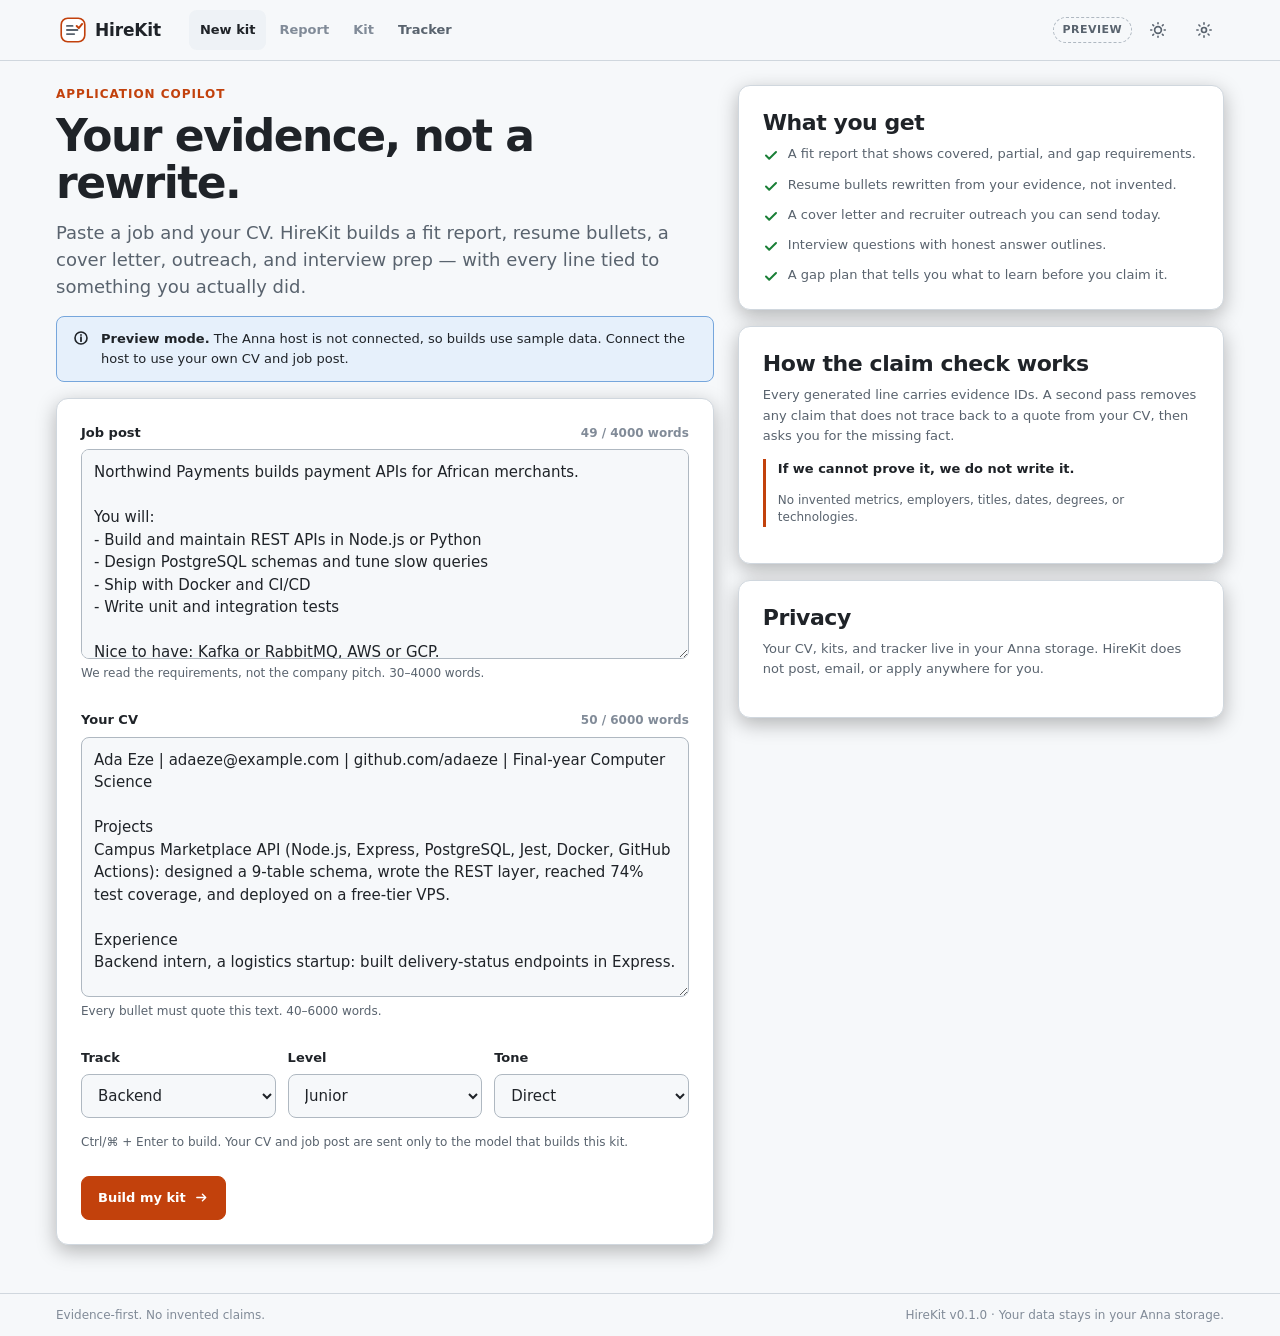
==== app/bundle/index.html @ 78511118 "Initial commit: HireKit app and planning docs" ====
<!DOCTYPE html>
<html lang="en">
  <head>
    <meta charset="utf-8" />
    <meta name="color-scheme" content="dark light" />
    <meta name="description" content="HireKit builds an evidence-backed application kit from your CV and a job post." />
    <title>HireKit</title>
    <link rel="icon" href="./icon.svg" type="image/svg+xml" />
    <link rel="stylesheet" href="./tokens.css" />
    <link rel="stylesheet" href="./styles.css" />
    <script src="./anna-tool-ids.js"></script>
    <script src="./app.js" type="module"></script>
  </head>
  <body>
    <div id="app">
      <div class="hk-boot">
        <div class="hk-boot-inner">
          <p class="hk-eyebrow">HireKit</p>
          <h1>Your evidence, not a rewrite.</h1>
          <p class="hk-muted">Loading your workspace…</p>
          <div class="hk-boot-bar" aria-hidden="true"><span></span></div>
        </div>
      </div>
    </div>
    <noscript>
      <div class="hk-boot">
        <div class="hk-boot-inner">
          <h1>HireKit needs JavaScript</h1>
          <p class="hk-muted">Turn on JavaScript to build an evidence-backed application kit.</p>
        </div>
      </div>
    </noscript>
  </body>
</html>
---- app/bundle/tokens.css ----
/* HireKit design tokens. Single source of truth for the real UI. Dark is the default; light follows prefers-color-scheme or [data-theme=light]. */
:root,[data-theme="dark"]{
  --hk-bg:#0B0F14; --hk-s1:#121820; --hk-s2:#1A222D; --hk-s3:#222C3A; --hk-border:#263140; --hk-border-strong:#3A4A5F;
  --hk-text:#E6EDF3; --hk-muted:#8B98A9; --hk-faint:#5F6C7D;
  --hk-accent:#FF7A1A; --hk-accent-hover:#FF8F3F; --hk-accent-fg:#1A0E02; --hk-focus:#58A6FF;
  --hk-pass:#3FB950; --hk-partial:#D29922; --hk-fail:#F85149; --hk-info:#58A6FF;
  --hk-add-bg:rgba(63,185,80,.14); --hk-del-bg:rgba(248,81,73,.14); --hk-partial-bg:rgba(210,153,34,.14);
  color-scheme:dark;
}
@media (prefers-color-scheme:light){:root:not([data-theme="dark"]){
  --hk-bg:#F6F8FA; --hk-s1:#FFFFFF; --hk-s2:#EEF2F6; --hk-s3:#E3E9F0; --hk-border:#D0D7DE; --hk-border-strong:#AFB8C1;
  --hk-text:#1F2328; --hk-muted:#59636E; --hk-faint:#818B98;
  --hk-accent:#C2410C; --hk-accent-hover:#9A3412; --hk-accent-fg:#FFFFFF; --hk-focus:#0969DA;
  --hk-pass:#1A7F37; --hk-partial:#9A6700; --hk-fail:#CF222E; --hk-info:#0969DA;
  --hk-add-bg:rgba(26,127,55,.12); --hk-del-bg:rgba(207,34,46,.10); --hk-partial-bg:rgba(154,103,0,.12); color-scheme:light;}}
[data-theme="light"]{
  --hk-bg:#F6F8FA; --hk-s1:#FFFFFF; --hk-s2:#EEF2F6; --hk-s3:#E3E9F0; --hk-border:#D0D7DE; --hk-border-strong:#AFB8C1;
  --hk-text:#1F2328; --hk-muted:#59636E; --hk-faint:#818B98;
  --hk-accent:#C2410C; --hk-accent-hover:#9A3412; --hk-accent-fg:#FFFFFF; --hk-focus:#0969DA;
  --hk-pass:#1A7F37; --hk-partial:#9A6700; --hk-fail:#CF222E; --hk-info:#0969DA;
  --hk-add-bg:rgba(26,127,55,.12); --hk-del-bg:rgba(207,34,46,.10); --hk-partial-bg:rgba(154,103,0,.12); color-scheme:light;
}
:root{
  --hk-font-sans:"Inter",system-ui,-apple-system,"Segoe UI",Roboto,sans-serif;
  --hk-font-mono:"JetBrains Mono",ui-monospace,"SF Mono",Menlo,Consolas,monospace;
  --hk-text-xs:12px; --hk-text-sm:13px; --hk-text-base:15px; --hk-text-lg:18px; --hk-text-xl:22px; --hk-text-2xl:30px;
  --hk-space-1:4px; --hk-space-2:8px; --hk-space-3:12px; --hk-space-4:16px; --hk-space-5:24px; --hk-space-6:32px; --hk-space-7:48px;
  --hk-radius-sm:4px; --hk-radius-md:8px; --hk-radius-lg:12px;
  --hk-ring:0 0 0 1px var(--hk-border); --hk-raise:0 1px 0 rgba(255,255,255,.04) inset,0 6px 20px rgba(0,0,0,.28);
  --hk-ease:cubic-bezier(.2,0,0,1); --hk-fast:120ms; --hk-base:200ms;
}
---- app/bundle/styles.css ----
*,
*::before,
*::after {
  box-sizing: border-box;
}

html,
body {
  margin: 0;
  min-height: 100%;
}

body {
  background: var(--hk-bg);
  color: var(--hk-text);
  font-family: var(--hk-font-sans);
  font-size: var(--hk-text-base);
  line-height: 1.55;
  -webkit-font-smoothing: antialiased;
}

button,
input,
textarea,
select {
  font: inherit;
  color: inherit;
}

button {
  cursor: pointer;
}

a {
  color: var(--hk-info);
}

:focus-visible {
  outline: 2px solid var(--hk-focus);
  outline-offset: 2px;
}

.hk-sr-only {
  position: absolute;
  width: 1px;
  height: 1px;
  padding: 0;
  margin: -1px;
  overflow: hidden;
  clip: rect(0, 0, 0, 0);
  white-space: nowrap;
  border: 0;
}

.hk-app {
  min-height: 100vh;
  display: flex;
  flex-direction: column;
}

.hk-header {
  position: sticky;
  top: 0;
  z-index: 20;
  padding-top: env(safe-area-inset-top);
  background: color-mix(in srgb, var(--hk-bg) 92%, transparent);
  border-bottom: 1px solid var(--hk-border);
  backdrop-filter: blur(10px);
}

.hk-header-inner {
  width: min(1200px, 100%);
  margin: 0 auto;
  padding: 10px var(--hk-space-4);
  display: flex;
  align-items: center;
  gap: var(--hk-space-4);
}

.hk-brand {
  display: inline-flex;
  align-items: center;
  gap: 9px;
  border: 0;
  background: none;
  padding: 4px;
  border-radius: var(--hk-radius-md);
  font-weight: 750;
  letter-spacing: -0.01em;
  font-size: 17px;
  color: var(--hk-text);
}

.hk-mark {
  width: 26px;
  height: 26px;
  flex: none;
}

.hk-nav {
  display: flex;
  align-items: center;
  gap: 2px;
  margin-left: var(--hk-space-2);
  overflow-x: auto;
  scrollbar-width: none;
}

.hk-nav::-webkit-scrollbar {
  display: none;
}

.hk-nav-btn {
  border: 0;
  background: transparent;
  color: var(--hk-muted);
  padding: 9px 11px;
  border-radius: var(--hk-radius-md);
  font-size: var(--hk-text-sm);
  font-weight: 600;
  white-space: nowrap;
  min-height: 40px;
  position: relative;
}

.hk-nav-btn:hover {
  color: var(--hk-text);
  background: var(--hk-s1);
}

.hk-nav-btn[aria-current="page"] {
  color: var(--hk-text);
  background: var(--hk-s2);
}

.hk-nav-btn[disabled] {
  color: var(--hk-faint);
  cursor: not-allowed;
}

.hk-nav-count {
  display: inline-grid;
  place-items: center;
  min-width: 17px;
  height: 17px;
  margin-left: 5px;
  padding: 0 4px;
  border-radius: 99px;
  background: var(--hk-partial);
  color: #160f00;
  font-size: 10px;
  font-weight: 800;
}

.hk-header-actions {
  display: flex;
  align-items: center;
  gap: 6px;
  margin-left: auto;
}

.hk-preview {
  display: inline-flex;
  align-items: center;
  gap: 6px;
  border: 1px dashed var(--hk-border-strong);
  border-radius: 99px;
  padding: 3px 9px;
  color: var(--hk-muted);
  font-size: 11px;
  font-weight: 700;
  letter-spacing: 0.04em;
  text-transform: uppercase;
  white-space: nowrap;
}

.hk-icon-btn {
  width: 40px;
  height: 40px;
  display: inline-grid;
  place-items: center;
  border: 1px solid transparent;
  background: transparent;
  color: var(--hk-muted);
  border-radius: var(--hk-radius-md);
}

.hk-icon-btn:hover {
  color: var(--hk-text);
  background: var(--hk-s1);
  border-color: var(--hk-border);
}

.hk-main {
  width: min(1200px, 100%);
  margin: 0 auto;
  padding: var(--hk-space-5) var(--hk-space-4) var(--hk-space-7);
  flex: 1;
}

.hk-screen {
  animation: hk-in var(--hk-base) var(--hk-ease);
}

@keyframes hk-in {
  from {
    opacity: 0;
    transform: translateY(4px);
  }
  to {
    opacity: 1;
    transform: none;
  }
}

.hk-hero {
  display: grid;
  grid-template-columns: minmax(0, 1.15fr) minmax(280px, 0.85fr);
  gap: var(--hk-space-5);
  align-items: start;
}

.hk-eyebrow {
  color: var(--hk-accent);
  font-size: var(--hk-text-xs);
  font-weight: 800;
  letter-spacing: 0.08em;
  text-transform: uppercase;
  margin: 0 0 var(--hk-space-2);
}

h1,
h2,
h3,
h4,
p {
  margin-top: 0;
}

h1 {
  font-size: clamp(28px, 4.2vw, 44px);
  line-height: 1.08;
  letter-spacing: -0.035em;
  margin-bottom: var(--hk-space-3);
  font-weight: 800;
}

h2 {
  font-size: var(--hk-text-xl);
  line-height: 1.2;
  letter-spacing: -0.02em;
  margin-bottom: var(--hk-space-2);
  font-weight: 750;
}

h3 {
  font-size: var(--hk-text-lg);
  line-height: 1.3;
  margin-bottom: var(--hk-space-2);
  font-weight: 700;
}

h4 {
  font-size: var(--hk-text-sm);
  line-height: 1.4;
  margin-bottom: var(--hk-space-1);
  font-weight: 700;
}

.hk-lede {
  color: var(--hk-muted);
  font-size: var(--hk-text-lg);
  line-height: 1.5;
  max-width: 62ch;
  margin-bottom: var(--hk-space-4);
}

.hk-muted {
  color: var(--hk-muted);
}

.hk-faint {
  color: var(--hk-faint);
}

.hk-small {
  font-size: var(--hk-text-sm);
}

.hk-tiny {
  font-size: var(--hk-text-xs);
}

.hk-mono {
  font-family: var(--hk-font-mono);
}

.hk-card {
  background: var(--hk-s1);
  border: 1px solid var(--hk-border);
  border-radius: var(--hk-radius-lg);
  box-shadow: var(--hk-raise);
}

.hk-card-pad {
  padding: var(--hk-space-5);
}

.hk-card-head {
  display: flex;
  align-items: flex-start;
  justify-content: space-between;
  gap: var(--hk-space-3);
  margin-bottom: var(--hk-space-4);
}

.hk-card-head h2,
.hk-card-head h3 {
  margin-bottom: 2px;
}

.hk-grid-2 {
  display: grid;
  grid-template-columns: repeat(2, minmax(0, 1fr));
  gap: var(--hk-space-4);
}

.hk-grid-3 {
  display: grid;
  grid-template-columns: repeat(3, minmax(0, 1fr));
  gap: var(--hk-space-4);
}

.hk-stack {
  display: flex;
  flex-direction: column;
  gap: var(--hk-space-4);
}

.hk-row {
  display: flex;
  align-items: center;
  gap: var(--hk-space-2);
  flex-wrap: wrap;
}

.hk-row-between {
  display: flex;
  align-items: center;
  justify-content: space-between;
  gap: var(--hk-space-3);
  flex-wrap: wrap;
}

.hk-divider {
  height: 1px;
  background: var(--hk-border);
  border: 0;
  margin: var(--hk-space-4) 0;
}

.hk-btn {
  display: inline-flex;
  align-items: center;
  justify-content: center;
  gap: 8px;
  min-height: 44px;
  padding: 10px 16px;
  border-radius: var(--hk-radius-md);
  border: 1px solid var(--hk-border-strong);
  background: var(--hk-s2);
  color: var(--hk-text);
  font-size: var(--hk-text-sm);
  font-weight: 700;
  line-height: 1.2;
  text-decoration: none;
  transition: background var(--hk-fast) var(--hk-ease), border-color var(--hk-fast) var(--hk-ease), transform var(--hk-fast) var(--hk-ease);
}

.hk-btn:hover {
  background: var(--hk-s3);
  border-color: var(--hk-muted);
}

.hk-btn:active {
  transform: translateY(1px);
}

.hk-btn[disabled] {
  opacity: 0.55;
  cursor: not-allowed;
  transform: none;
}

.hk-btn-primary {
  background: var(--hk-accent);
  border-color: var(--hk-accent);
  color: var(--hk-accent-fg);
}

.hk-btn-primary:hover {
  background: var(--hk-accent-hover);
  border-color: var(--hk-accent-hover);
}

.hk-btn-ghost {
  background: transparent;
  border-color: transparent;
  color: var(--hk-muted);
}

.hk-btn-ghost:hover {
  background: var(--hk-s2);
  color: var(--hk-text);
}

.hk-btn-danger {
  background: transparent;
  border-color: var(--hk-fail);
  color: var(--hk-fail);
}

.hk-btn-danger:hover {
  background: var(--hk-del-bg);
}

.hk-btn-sm {
  min-height: 36px;
  padding: 7px 11px;
  font-size: var(--hk-text-xs);
}

.hk-btn-block {
  width: 100%;
}

.hk-link {
  border: 0;
  background: none;
  padding: 0;
  color: var(--hk-info);
  font-weight: 600;
  text-decoration: underline;
  text-underline-offset: 2px;
}

.hk-field {
  display: flex;
  flex-direction: column;
  gap: 6px;
}

.hk-label {
  display: flex;
  align-items: center;
  justify-content: space-between;
  gap: var(--hk-space-2);
  color: var(--hk-text);
  font-size: var(--hk-text-sm);
  font-weight: 700;
}

.hk-help {
  color: var(--hk-muted);
  font-size: var(--hk-text-xs);
  line-height: 1.45;
}

.hk-error-text {
  color: var(--hk-fail);
  font-size: var(--hk-text-xs);
  font-weight: 600;
}

.hk-input,
.hk-textarea,
.hk-select {
  width: 100%;
  background: var(--hk-bg);
  color: var(--hk-text);
  border: 1px solid var(--hk-border-strong);
  border-radius: var(--hk-radius-md);
  padding: 11px 12px;
  min-height: 44px;
  transition: border-color var(--hk-fast) var(--hk-ease), box-shadow var(--hk-fast) var(--hk-ease);
}

.hk-textarea {
  resize: vertical;
  line-height: 1.5;
}

.hk-input:focus,
.hk-textarea:focus,
.hk-select:focus {
  outline: none;
  border-color: var(--hk-focus);
  box-shadow: 0 0 0 3px color-mix(in srgb, var(--hk-focus) 22%, transparent);
}

.hk-input[aria-invalid="true"],
.hk-textarea[aria-invalid="true"] {
  border-color: var(--hk-fail);
}

.hk-textarea-job {
  min-height: 210px;
}

.hk-textarea-cv {
  min-height: 260px;
}

.hk-counter {
  color: var(--hk-faint);
  font-size: var(--hk-text-xs);
  font-variant-numeric: tabular-nums;
  white-space: nowrap;
}

.hk-counter.is-over {
  color: var(--hk-fail);
  font-weight: 700;
}

.hk-form {
  display: flex;
  flex-direction: column;
  gap: var(--hk-space-4);
}

.hk-options {
  display: grid;
  grid-template-columns: repeat(3, minmax(0, 1fr));
  gap: var(--hk-space-3);
}

.hk-saved-chip {
  display: inline-flex;
  align-items: center;
  gap: 7px;
  padding: 5px 10px;
  border-radius: 99px;
  background: var(--hk-s2);
  border: 1px solid var(--hk-border);
  color: var(--hk-muted);
  font-size: var(--hk-text-xs);
  font-weight: 600;
}

.hk-saved-chip strong {
  color: var(--hk-text);
  font-weight: 700;
}

.hk-check-list {
  list-style: none;
  padding: 0;
  margin: 0;
  display: flex;
  flex-direction: column;
  gap: 10px;
}

.hk-check-list li {
  display: flex;
  gap: 9px;
  align-items: flex-start;
  color: var(--hk-muted);
  font-size: var(--hk-text-sm);
}

.hk-check-list svg {
  flex: none;
  margin-top: 3px;
  color: var(--hk-pass);
}

.hk-honesty {
  border-left: 3px solid var(--hk-accent);
  padding-left: var(--hk-space-3);
}

.hk-pill {
  display: inline-flex;
  align-items: center;
  gap: 5px;
  padding: 2px 8px;
  border-radius: 99px;
  background: var(--hk-s2);
  border: 1px solid var(--hk-border);
  color: var(--hk-muted);
  font-size: 11px;
  font-weight: 700;
  white-space: nowrap;
}

.hk-pill-ok {
  color: var(--hk-pass);
  border-color: color-mix(in srgb, var(--hk-pass) 40%, transparent);
  background: var(--hk-add-bg);
}

.hk-pill-warn {
  color: var(--hk-partial);
  border-color: color-mix(in srgb, var(--hk-partial) 40%, transparent);
  background: var(--hk-partial-bg);
}

.hk-pill-bad {
  color: var(--hk-fail);
  border-color: color-mix(in srgb, var(--hk-fail) 40%, transparent);
  background: var(--hk-del-bg);
}

.hk-pill-info {
  color: var(--hk-info);
  border-color: color-mix(in srgb, var(--hk-info) 40%, transparent);
  background: color-mix(in srgb, var(--hk-info) 12%, transparent);
}

.hk-banner {
  display: flex;
  align-items: flex-start;
  gap: var(--hk-space-3);
  padding: var(--hk-space-3) var(--hk-space-4);
  border-radius: var(--hk-radius-md);
  border: 1px solid var(--hk-border);
  background: var(--hk-s1);
  margin-bottom: var(--hk-space-4);
}

.hk-banner-error {
  border-color: color-mix(in srgb, var(--hk-fail) 45%, var(--hk-border));
  background: var(--hk-del-bg);
}

.hk-banner-warn {
  border-color: color-mix(in srgb, var(--hk-partial) 45%, var(--hk-border));
  background: var(--hk-partial-bg);
}

.hk-banner-info {
  border-color: color-mix(in srgb, var(--hk-info) 45%, var(--hk-border));
  background: color-mix(in srgb, var(--hk-info) 10%, var(--hk-s1));
}

.hk-banner-icon {
  flex: none;
  margin-top: 1px;
}

.hk-banner-body {
  flex: 1;
  min-width: 0;
}

.hk-banner-body p {
  margin: 0;
  font-size: var(--hk-text-sm);
}

.hk-banner-actions {
  display: flex;
  align-items: center;
  gap: 6px;
  flex-wrap: wrap;
  margin-top: 8px;
}

.hk-progress-card {
  max-width: 680px;
  margin: var(--hk-space-6) auto;
}

.hk-progress-head {
  text-align: center;
  margin-bottom: var(--hk-space-5);
}

.hk-progress-head p {
  color: var(--hk-muted);
  margin-bottom: 0;
}

.hk-stage-list {
  list-style: none;
  margin: 0;
  padding: 0;
  display: flex;
  flex-direction: column;
  gap: 4px;
}

.hk-stage {
  display: flex;
  align-items: center;
  gap: var(--hk-space-3);
  padding: 12px;
  border-radius: var(--hk-radius-md);
  color: var(--hk-faint);
}

.hk-stage.is-running {
  background: var(--hk-s2);
  color: var(--hk-text);
}

.hk-stage.is-done {
  color: var(--hk-muted);
}

.hk-stage.is-failed {
  background: var(--hk-del-bg);
  color: var(--hk-fail);
}

.hk-stage-icon {
  width: 26px;
  height: 26px;
  border-radius: 50%;
  border: 1px solid var(--hk-border);
  display: grid;
  place-items: center;
  flex: none;
  font-size: 12px;
  font-weight: 800;
  background: var(--hk-bg);
}

.hk-stage.is-done .hk-stage-icon {
  border-color: var(--hk-pass);
  color: var(--hk-pass);
  background: var(--hk-add-bg);
}

.hk-stage.is-running .hk-stage-icon {
  border-color: var(--hk-accent);
  color: var(--hk-accent);
}

.hk-stage.is-failed .hk-stage-icon {
  border-color: var(--hk-fail);
  color: var(--hk-fail);
}

.hk-stage-label {
  font-size: var(--hk-text-sm);
  font-weight: 650;
}

.hk-spinner {
  width: 13px;
  height: 13px;
  border-radius: 50%;
  border: 2px solid color-mix(in srgb, var(--hk-accent) 30%, transparent);
  border-top-color: var(--hk-accent);
  animation: hk-spin 700ms linear infinite;
}

@keyframes hk-spin {
  to {
    transform: rotate(360deg);
  }
}

.hk-progress-bar {
  height: 6px;
  border-radius: 99px;
  background: var(--hk-s2);
  overflow: hidden;
  margin: var(--hk-space-4) 0;
}

.hk-progress-bar span {
  display: block;
  height: 100%;
  background: var(--hk-accent);
  border-radius: inherit;
  transition: width var(--hk-base) var(--hk-ease);
}

.hk-report-top {
  display: flex;
  align-items: flex-start;
  justify-content: space-between;
  gap: var(--hk-space-4);
  flex-wrap: wrap;
  margin-bottom: var(--hk-space-4);
}

.hk-report-title {
  min-width: 0;
}

.hk-report-title h1 {
  font-size: clamp(24px, 3.4vw, 34px);
  margin-bottom: 4px;
}

.hk-score-box {
  display: flex;
  align-items: center;
  gap: var(--hk-space-3);
  background: var(--hk-s1);
  border: 1px solid var(--hk-border);
  border-radius: var(--hk-radius-lg);
  padding: 12px 16px;
  min-width: 200px;
}

.hk-score-ring {
  width: 64px;
  height: 64px;
  flex: none;
  position: relative;
}

.hk-score-ring svg {
  transform: rotate(-90deg);
}

.hk-score-ring-text {
  position: absolute;
  inset: 0;
  display: grid;
  place-items: center;
  font-size: 17px;
  font-weight: 800;
  font-variant-numeric: tabular-nums;
}

.hk-score-meta strong {
  display: block;
  font-size: var(--hk-text-sm);
}

.hk-score-meta span {
  color: var(--hk-muted);
  font-size: var(--hk-text-xs);
}

.hk-summary {
  font-size: var(--hk-text-lg);
  line-height: 1.55;
  margin-bottom: var(--hk-space-4);
}

.hk-req-list {
  display: flex;
  flex-direction: column;
  gap: 10px;
}

.hk-req {
  border: 1px solid var(--hk-border);
  border-radius: var(--hk-radius-md);
  padding: var(--hk-space-3);
  background: var(--hk-bg);
}

.hk-req-top {
  display: flex;
  align-items: flex-start;
  gap: var(--hk-space-3);
  justify-content: space-between;
}

.hk-req-text {
  font-size: var(--hk-text-sm);
  font-weight: 650;
  line-height: 1.45;
  min-width: 0;
}

.hk-req-meta {
  display: flex;
  align-items: center;
  gap: 6px;
  flex-wrap: wrap;
  margin-top: 6px;
}

.hk-req-rationale {
  color: var(--hk-muted);
  font-size: var(--hk-text-xs);
  margin: 6px 0 0;
}

.hk-chips {
  display: flex;
  flex-wrap: wrap;
  gap: 6px;
}

.hk-chip {
  display: inline-flex;
  align-items: center;
  gap: 5px;
  min-height: 30px;
  padding: 4px 9px;
  border-radius: 99px;
  border: 1px solid var(--hk-border);
  background: var(--hk-s1);
  color: var(--hk-muted);
  font-size: var(--hk-text-xs);
  font-weight: 600;
  max-width: 100%;
}

button.hk-chip:hover {
  border-color: var(--hk-border-strong);
  color: var(--hk-text);
}

.hk-chip-ok {
  color: var(--hk-pass);
  background: var(--hk-add-bg);
  border-color: color-mix(in srgb, var(--hk-pass) 35%, transparent);
}

.hk-chip-warn {
  color: var(--hk-partial);
  background: var(--hk-partial-bg);
  border-color: color-mix(in srgb, var(--hk-partial) 35%, transparent);
}

.hk-chip-bad {
  color: var(--hk-fail);
  background: var(--hk-del-bg);
  border-color: color-mix(in srgb, var(--hk-fail) 35%, transparent);
}

.hk-strengths,
.hk-risks,
.hk-lint {
  list-style: none;
  padding: 0;
  margin: 0;
  display: flex;
  flex-direction: column;
  gap: 8px;
}

.hk-strengths li,
.hk-risks li,
.hk-lint li {
  display: flex;
  gap: 8px;
  align-items: flex-start;
  font-size: var(--hk-text-sm);
  color: var(--hk-muted);
}

.hk-strengths svg {
  color: var(--hk-pass);
  flex: none;
  margin-top: 3px;
}

.hk-risks svg,
.hk-lint .is-warn svg {
  color: var(--hk-partial);
  flex: none;
  margin-top: 3px;
}

.hk-lint .is-pass svg {
  color: var(--hk-pass);
  flex: none;
  margin-top: 3px;
}

.hk-lint .is-fail svg {
  color: var(--hk-fail);
  flex: none;
  margin-top: 3px;
}

.hk-actions {
  display: flex;
  align-items: center;
  gap: 8px;
  flex-wrap: wrap;
}

.hk-tabs {
  display: flex;
  gap: 2px;
  border-bottom: 1px solid var(--hk-border);
  overflow-x: auto;
  scrollbar-width: none;
  margin-bottom: var(--hk-space-4);
}

.hk-tabs::-webkit-scrollbar {
  display: none;
}

.hk-tab {
  border: 0;
  background: none;
  color: var(--hk-muted);
  padding: 11px 12px;
  min-height: 44px;
  font-size: var(--hk-text-sm);
  font-weight: 650;
  white-space: nowrap;
  border-bottom: 2px solid transparent;
  margin-bottom: -1px;
}

.hk-tab:hover {
  color: var(--hk-text);
}

.hk-tab[aria-selected="true"] {
  color: var(--hk-text);
  border-bottom-color: var(--hk-accent);
}

.hk-tab-panel {
  min-height: 200px;
}

.hk-bullet-list {
  display: flex;
  flex-direction: column;
  gap: var(--hk-space-3);
}

.hk-bullet {
  border: 1px solid var(--hk-border);
  border-radius: var(--hk-radius-md);
  padding: var(--hk-space-3);
  background: var(--hk-bg);
}

.hk-bullet-before {
  color: var(--hk-faint);
  text-decoration: line-through;
  text-decoration-color: color-mix(in srgb, var(--hk-fail) 55%, transparent);
  font-size: var(--hk-text-sm);
  margin: 0 0 6px;
}

.hk-bullet-after {
  margin: 0;
  font-size: var(--hk-text-base);
  line-height: 1.55;
}

.hk-bullet-after mark {
  background: var(--hk-add-bg);
  color: var(--hk-text);
  padding: 0 2px;
  border-radius: 2px;
}

.hk-bullet-meta {
  display: flex;
  align-items: center;
  gap: 6px;
  flex-wrap: wrap;
  margin-top: 9px;
}

.hk-document {
  background: var(--hk-s1);
  border: 1px solid var(--hk-border);
  border-radius: var(--hk-radius-md);
  padding: var(--hk-space-5);
  max-width: 72ch;
}

.hk-document p {
  margin-bottom: var(--hk-space-3);
  line-height: 1.65;
}

.hk-document p:last-child {
  margin-bottom: 0;
}

.hk-document .hk-greeting,
.hk-document .hk-closing {
  color: var(--hk-muted);
}

.hk-letter-edit {
  min-height: 320px;
}

.hk-outreach-subject {
  font-weight: 700;
  margin-bottom: var(--hk-space-3);
  padding-bottom: var(--hk-space-3);
  border-bottom: 1px solid var(--hk-border);
}

.hk-interview-list,
.hk-gap-list {
  display: flex;
  flex-direction: column;
  gap: var(--hk-space-3);
}

.hk-interview-item,
.hk-gap-item {
  border: 1px solid var(--hk-border);
  border-radius: var(--hk-radius-md);
  padding: var(--hk-space-4);
  background: var(--hk-bg);
}

.hk-interview-q {
  font-size: var(--hk-text-base);
  font-weight: 700;
  margin-bottom: 4px;
}

.hk-interview-why {
  color: var(--hk-muted);
  font-size: var(--hk-text-xs);
  margin-bottom: var(--hk-space-2);
}

.hk-outline {
  margin: 0 0 var(--hk-space-2);
  padding-left: 20px;
  color: var(--hk-muted);
  font-size: var(--hk-text-sm);
}

.hk-outline li {
  margin-bottom: 4px;
}

.hk-gap-title {
  font-weight: 700;
  font-size: var(--hk-text-sm);
  margin-bottom: 4px;
}

.hk-gap-honest {
  font-size: var(--hk-text-sm);
  color: var(--hk-muted);
  margin-bottom: var(--hk-space-2);
}

.hk-needs {
  border: 1px solid color-mix(in srgb, var(--hk-accent) 45%, var(--hk-border));
  background: color-mix(in srgb, var(--hk-accent) 7%, var(--hk-s1));
}

.hk-needs-item {
  padding: var(--hk-space-3) 0;
  border-bottom: 1px solid var(--hk-border);
}

.hk-needs-item:last-of-type {
  border-bottom: 0;
}

.hk-needs-q {
  font-weight: 650;
  font-size: var(--hk-text-sm);
  margin-bottom: 7px;
}

.hk-needs-actions {
  display: flex;
  align-items: center;
  gap: 8px;
  flex-wrap: wrap;
  margin-top: var(--hk-space-3);
}

.hk-tracker-board {
  display: grid;
  grid-template-columns: repeat(4, minmax(0, 1fr));
  gap: var(--hk-space-3);
  align-items: start;
}

.hk-column {
  background: var(--hk-s1);
  border: 1px solid var(--hk-border);
  border-radius: var(--hk-radius-lg);
  padding: var(--hk-space-3);
  min-height: 140px;
}

.hk-column-head {
  display: flex;
  align-items: center;
  justify-content: space-between;
  gap: 6px;
  margin-bottom: var(--hk-space-3);
  padding: 0 2px;
}

.hk-column-head h3 {
  font-size: var(--hk-text-sm);
  margin: 0;
}

.hk-count {
  display: inline-grid;
  place-items: center;
  min-width: 22px;
  height: 22px;
  padding: 0 6px;
  border-radius: 99px;
  background: var(--hk-s2);
  color: var(--hk-muted);
  font-size: 11px;
  font-weight: 700;
}

.hk-track-card {
  background: var(--hk-bg);
  border: 1px solid var(--hk-border);
  border-radius: var(--hk-radius-md);
  padding: var(--hk-space-3);
  margin-bottom: 8px;
}

.hk-track-card:last-child {
  margin-bottom: 0;
}

.hk-track-role {
  font-weight: 700;
  font-size: var(--hk-text-sm);
  line-height: 1.35;
  margin-bottom: 2px;
}

.hk-track-company {
  color: var(--hk-muted);
  font-size: var(--hk-text-xs);
  margin-bottom: 8px;
}

.hk-track-meta {
  display: flex;
  align-items: center;
  gap: 6px;
  flex-wrap: wrap;
  margin-bottom: 8px;
}

.hk-track-actions {
  display: flex;
  align-items: center;
  gap: 6px;
  flex-wrap: wrap;
}

.hk-track-actions .hk-select {
  min-height: 34px;
  padding: 5px 8px;
  font-size: var(--hk-text-xs);
  flex: 1;
  min-width: 100px;
}

.hk-filter {
  display: none;
}

.hk-empty {
  text-align: center;
  padding: var(--hk-space-6) var(--hk-space-4);
  border: 1px dashed var(--hk-border-strong);
  border-radius: var(--hk-radius-lg);
  background: var(--hk-s1);
}

.hk-empty-icon {
  width: 48px;
  height: 48px;
  margin: 0 auto var(--hk-space-3);
  border-radius: 50%;
  display: grid;
  place-items: center;
  background: var(--hk-s2);
  color: var(--hk-muted);
}

.hk-empty p {
  color: var(--hk-muted);
  max-width: 46ch;
  margin: 0 auto var(--hk-space-4);
}

.hk-settings-grid {
  display: grid;
  grid-template-columns: minmax(0, 1.15fr) minmax(280px, 0.85fr);
  gap: var(--hk-space-4);
  align-items: start;
}

.hk-kv {
  display: flex;
  align-items: center;
  justify-content: space-between;
  gap: var(--hk-space-3);
  padding: 10px 0;
  border-bottom: 1px solid var(--hk-border);
  font-size: var(--hk-text-sm);
}

.hk-kv:last-child {
  border-bottom: 0;
}

.hk-kv span:first-child {
  color: var(--hk-muted);
}

.hk-kbd {
  display: inline-block;
  min-width: 24px;
  padding: 2px 6px;
  border: 1px solid var(--hk-border-strong);
  border-bottom-width: 2px;
  border-radius: 5px;
  background: var(--hk-s2);
  color: var(--hk-text);
  font-family: var(--hk-font-mono);
  font-size: 11px;
  text-align: center;
}

.hk-footer {
  border-top: 1px solid var(--hk-border);
  margin-top: auto;
  padding-bottom: env(safe-area-inset-bottom);
}

.hk-footer-inner {
  width: min(1200px, 100%);
  margin: 0 auto;
  padding: var(--hk-space-3) var(--hk-space-4);
  display: flex;
  align-items: center;
  justify-content: space-between;
  gap: var(--hk-space-3);
  flex-wrap: wrap;
  color: var(--hk-faint);
  font-size: var(--hk-text-xs);
}

.hk-toast-region {
  position: fixed;
  left: 50%;
  bottom: calc(20px + env(safe-area-inset-bottom));
  transform: translateX(-50%);
  z-index: 60;
  width: min(440px, calc(100% - 24px));
  pointer-events: none;
}

.hk-toast {
  pointer-events: auto;
  display: flex;
  align-items: center;
  gap: var(--hk-space-3);
  padding: 11px 12px 11px 14px;
  border-radius: var(--hk-radius-md);
  background: var(--hk-s3);
  border: 1px solid var(--hk-border-strong);
  box-shadow: var(--hk-raise);
  font-size: var(--hk-text-sm);
  animation: hk-toast-in var(--hk-base) var(--hk-ease);
}

.hk-toast span {
  flex: 1;
}

@keyframes hk-toast-in {
  from {
    opacity: 0;
    transform: translateY(8px);
  }
  to {
    opacity: 1;
    transform: none;
  }
}

.hk-overlay {
  position: fixed;
  inset: 0;
  z-index: 70;
  background: rgba(0, 0, 0, 0.62);
  display: grid;
  place-items: center;
  padding: var(--hk-space-4);
  overflow-y: auto;
}

.hk-dialog {
  width: min(560px, 100%);
  background: var(--hk-s1);
  border: 1px solid var(--hk-border-strong);
  border-radius: var(--hk-radius-lg);
  box-shadow: var(--hk-raise);
  padding: var(--hk-space-5);
  max-height: calc(100vh - 32px);
  overflow-y: auto;
}

.hk-dialog-head {
  display: flex;
  align-items: flex-start;
  justify-content: space-between;
  gap: var(--hk-space-3);
  margin-bottom: var(--hk-space-4);
}

.hk-dialog-head h2 {
  font-size: var(--hk-text-xl);
  margin: 0;
}

.hk-dialog-actions {
  display: flex;
  align-items: center;
  justify-content: flex-end;
  gap: 8px;
  margin-top: var(--hk-space-4);
  flex-wrap: wrap;
}

.hk-dialog-danger {
  border-color: color-mix(in srgb, var(--hk-fail) 55%, var(--hk-border));
}

.hk-quote {
  border-left: 3px solid var(--hk-border-strong);
  padding-left: var(--hk-space-3);
  color: var(--hk-muted);
  font-size: var(--hk-text-sm);
  font-style: italic;
  margin: var(--hk-space-3) 0 0;
}

.hk-mobile-action {
  display: none;
}

@media (max-width: 980px) {
  .hk-hero,
  .hk-settings-grid {
    grid-template-columns: 1fr;
  }

  .hk-tracker-board {
    grid-template-columns: repeat(2, minmax(0, 1fr));
  }
}

@media (max-width: 720px) {
  .hk-header-inner {
    flex-wrap: wrap;
    gap: 6px;
    padding: 8px 12px;
  }

  .hk-nav {
    order: 3;
    width: 100%;
    margin-left: 0;
    border-top: 1px solid var(--hk-border);
    padding-top: 6px;
  }

  .hk-header-actions {
    gap: 2px;
  }

  .hk-main {
    padding: 16px 12px calc(96px + env(safe-area-inset-bottom));
  }

  .hk-card-pad {
    padding: var(--hk-space-4);
  }

  .hk-grid-2,
  .hk-grid-3,
  .hk-options {
    grid-template-columns: 1fr;
  }

  .hk-report-top {
    flex-direction: column;
  }

  .hk-score-box {
    width: 100%;
  }

  .hk-tracker-board {
    grid-template-columns: 1fr;
  }

  .hk-filter {
    display: flex;
    gap: 6px;
    overflow-x: auto;
    padding-bottom: 4px;
    margin-bottom: var(--hk-space-3);
    scrollbar-width: none;
  }

  .hk-filter::-webkit-scrollbar {
    display: none;
  }

  .hk-filter-btn {
    border: 1px solid var(--hk-border);
    background: var(--hk-s1);
    color: var(--hk-muted);
    border-radius: 99px;
    padding: 7px 12px;
    min-height: 40px;
    font-size: var(--hk-text-xs);
    font-weight: 650;
    white-space: nowrap;
  }

  .hk-filter-btn[aria-pressed="true"] {
    background: var(--hk-accent);
    border-color: var(--hk-accent);
    color: var(--hk-accent-fg);
  }

  .hk-column {
    display: none;
  }

  .hk-column.is-visible {
    display: block;
  }

  .hk-mobile-action {
    display: block;
    position: fixed;
    left: 0;
    right: 0;
    bottom: 0;
    z-index: 30;
    padding: 10px 12px calc(10px + env(safe-area-inset-bottom));
    background: color-mix(in srgb, var(--hk-bg) 94%, transparent);
    border-top: 1px solid var(--hk-border);
    backdrop-filter: blur(10px);
  }

  .hk-toast-region {
    bottom: calc(86px + env(safe-area-inset-bottom));
  }

  .hk-document {
    padding: var(--hk-space-4);
  }
}

@media (max-width: 420px) {
  h1 {
    font-size: 27px;
  }

  .hk-lede {
    font-size: var(--hk-text-base);
  }

  .hk-btn {
    width: 100%;
  }

  .hk-actions .hk-btn,
  .hk-banner-actions .hk-btn,
  .hk-dialog-actions .hk-btn {
    width: auto;
  }

  .hk-score-ring {
    width: 54px;
    height: 54px;
  }
}

@media (prefers-reduced-motion: reduce) {
  *,
  *::before,
  *::after {
    animation-duration: 0.01ms !important;
    animation-iteration-count: 1 !important;
    transition-duration: 0.01ms !important;
    scroll-behavior: auto !important;
  }
}

@media print {
  .hk-header,
  .hk-footer,
  .hk-mobile-action,
  .hk-toast-region,
  .hk-actions,
  .hk-tabs {
    display: none !important;
  }

  body {
    background: #fff;
    color: #111;
  }

  .hk-card,
  .hk-document {
    box-shadow: none;
    border-color: #ccc;
  }
}

.hk-boot {
  min-height: 100vh;
  display: grid;
  place-items: center;
  padding: 24px;
}

.hk-boot-inner {
  width: min(520px, 100%);
  text-align: center;
}

.hk-boot-bar {
  height: 8px;
  border-radius: 99px;
  background: var(--hk-s2);
  overflow: hidden;
  margin-top: 18px;
}

.hk-boot-bar span {
  display: block;
  width: 40%;
  height: 100%;
  border-radius: inherit;
  background: var(--hk-accent);
  animation: hk-boot-slide 1.1s var(--hk-ease) infinite alternate;
}

@keyframes hk-boot-slide {
  from {
    transform: translateX(-20%);
  }
  to {
    transform: translateX(180%);
  }
}

.hk-mb-3 { margin-bottom: var(--hk-space-3); }
.hk-mb-4 { margin-bottom: var(--hk-space-4); }
.hk-mt-3 { margin-top: var(--hk-space-3); }
.hk-mt-4 { margin-top: var(--hk-space-4); }
.hk-items-start { align-items: start; }
.hk-h1-sm { font-size: 28px; }
.hk-h1-xs { font-size: 26px; }
.hk-h3-sm { font-size: 15px; }
.hk-pre { white-space: pre-wrap; }
.hk-center-actions { justify-content: center; margin-top: var(--hk-space-5); }
.hk-actions-start { justify-content: flex-start; }
.hk-help-block { margin: var(--hk-space-3) 0; }
.hk-dialog-lead { margin-bottom: var(--hk-space-4); }
.hk-mt-2 { margin-top: var(--hk-space-2); }

@media (pointer: coarse) {
  .hk-chip,
  .hk-btn-sm,
  .hk-nav-btn,
  .hk-filter-btn,
  .hk-brand,
  .hk-link,
  .hk-track-actions .hk-select {
    min-height: 44px;
  }

  .hk-link {
    display: inline-flex;
    align-items: center;
  }

  .hk-icon-btn {
    width: 44px;
    height: 44px;
  }
}

.hk-gap-2 { gap: var(--hk-space-2); }
.hk-gap-3 { gap: var(--hk-space-3); }
.hk-mb-1 { margin-bottom: var(--hk-space-1); }
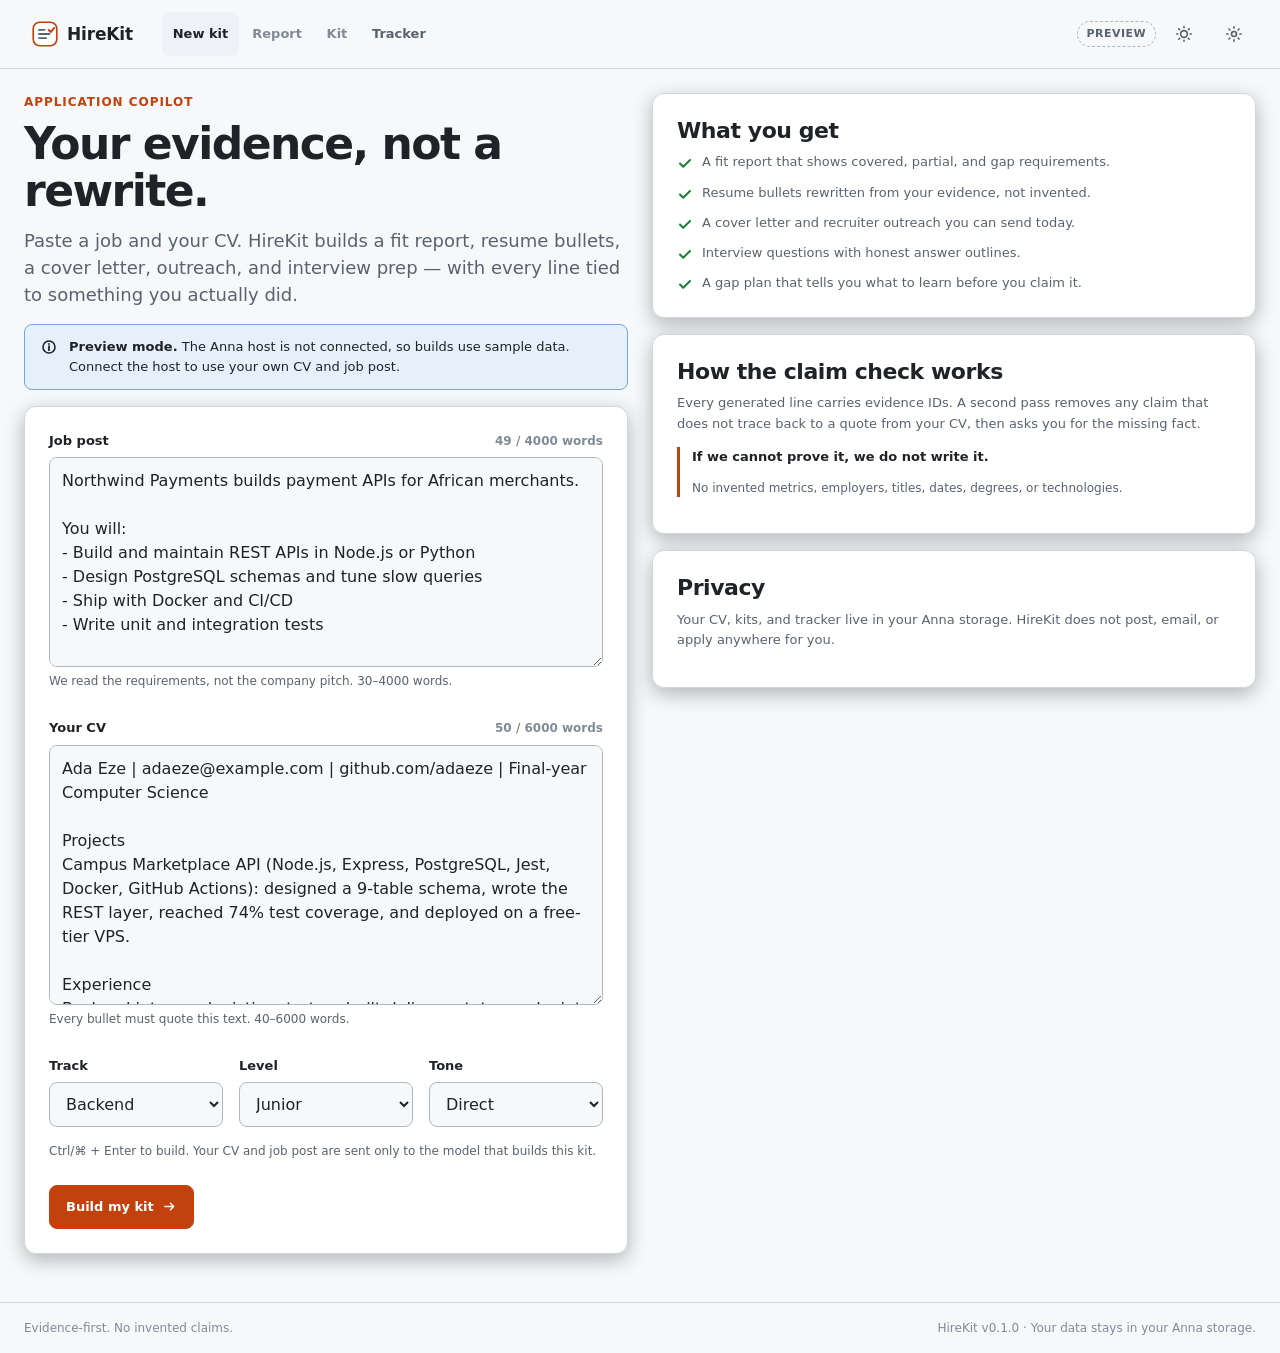
==== commit c3edb627: "Refine mobile/PC UX, publish HireKit v0.1.0 - Fluid, touch-safe responsive layout for all widths - P" ====
--- a/app/bundle/index.html
+++ b/app/bundle/index.html
@@ -4,14 +4,27 @@
     <meta charset="utf-8" />
     <meta name="color-scheme" content="dark light" />
     <meta name="description" content="HireKit builds an evidence-backed application kit from your CV and a job post." />
-    <title>HireKit</title>
+    <meta name="theme-color" content="#0b0f14" media="(prefers-color-scheme: dark)" />
+    <meta name="theme-color" content="#f6f8fa" media="(prefers-color-scheme: light)" />
+    <meta property="og:type" content="website" />
+    <meta property="og:title" content="HireKit — Evidence-backed application kits" />
+    <meta property="og:description" content="Paste a job and your CV. Get a fit report, tailored bullets, a cover letter, outreach, interview prep, and a gap plan — with every claim traceable to your CV." />
+    <meta property="og:image" content="./social-preview.png" />
+    <meta name="twitter:card" content="summary_large_image" />
+    <meta name="twitter:title" content="HireKit — Evidence-backed application kits" />
+    <meta name="twitter:description" content="Paste a job and your CV. Get an honest application kit you can defend in an interview." />
+    <meta name="twitter:image" content="./social-preview.png" />
+    <title>HireKit — Evidence-backed application kits</title>
     <link rel="icon" href="./icon.svg" type="image/svg+xml" />
+    <link rel="apple-touch-icon" href="./icon-192.png" />
+    <link rel="manifest" href="./site.webmanifest" />
     <link rel="stylesheet" href="./tokens.css" />
     <link rel="stylesheet" href="./styles.css" />
     <script src="./anna-tool-ids.js"></script>
     <script src="./app.js" type="module"></script>
   </head>
   <body>
+    <a class="hk-skip-link" href="#main">Skip to main content</a>
     <div id="app">
       <div class="hk-boot">
         <div class="hk-boot-inner">
--- a/app/bundle/styles.css
+++ b/app/bundle/styles.css
@@ -14,9 +14,11 @@
   background: var(--hk-bg);
   color: var(--hk-text);
   font-family: var(--hk-font-sans);
-  font-size: var(--hk-text-base);
+  font-size: clamp(15px, 0.88rem + 0.42vw, 16px);
   line-height: 1.55;
   -webkit-font-smoothing: antialiased;
+  -webkit-tap-highlight-color: transparent;
+  overflow-wrap: anywhere;
 }
 
 button,
@@ -38,6 +40,27 @@
 :focus-visible {
   outline: 2px solid var(--hk-focus);
   outline-offset: 2px;
+}
+
+.hk-skip-link {
+  position: fixed;
+  z-index: 80;
+  top: max(0.5rem, env(safe-area-inset-top));
+  left: max(0.75rem, env(safe-area-inset-left));
+  transform: translateY(calc(-250% - 1rem));
+  transition: transform 150ms var(--hk-ease);
+  background: var(--hk-bg);
+  color: var(--hk-text);
+  border: 2px solid var(--hk-accent);
+  border-radius: var(--hk-radius-md);
+  padding: 0.75rem 1rem;
+  text-decoration: none;
+  font-weight: 700;
+  max-width: calc(100vw - 1.5rem);
+}
+
+.hk-skip-link:focus-visible {
+  transform: translateY(0);
 }
 
 .hk-sr-only {
@@ -54,8 +77,14 @@
 
 .hk-app {
   min-height: 100vh;
+  min-height: 100dvh;
   display: flex;
   flex-direction: column;
+}
+
+img {
+  max-width: 100%;
+  height: auto;
 }
 
 .hk-header {
@@ -69,12 +98,13 @@
 }
 
 .hk-header-inner {
-  width: min(1200px, 100%);
+  width: min(1440px, 100%);
   margin: 0 auto;
-  padding: 10px var(--hk-space-4);
-  display: flex;
-  align-items: center;
-  gap: var(--hk-space-4);
+  padding: clamp(0.625rem, 1.25vw, 0.75rem) clamp(1rem, 2vw, 1.5rem);
+  display: flex;
+  flex-wrap: wrap;
+  align-items: center;
+  gap: clamp(0.375rem, 1vw, 1rem);
 }
 
 .hk-brand {
@@ -83,7 +113,10 @@
   gap: 9px;
   border: 0;
   background: none;
-  padding: 4px;
+  padding: 4px 8px;
+  min-width: 44px;
+  min-height: 44px;
+  justify-content: center;
   border-radius: var(--hk-radius-md);
   font-weight: 750;
   letter-spacing: -0.01em;
@@ -101,9 +134,13 @@
   display: flex;
   align-items: center;
   gap: 2px;
-  margin-left: var(--hk-space-2);
+  margin-left: clamp(0rem, 1vw, 0.5rem);
+  min-width: 0;
+  max-width: 100%;
+  flex-wrap: nowrap;
   overflow-x: auto;
   scrollbar-width: none;
+  scroll-padding: 0 0.5rem;
 }
 
 .hk-nav::-webkit-scrollbar {
@@ -119,7 +156,8 @@
   font-size: var(--hk-text-sm);
   font-weight: 600;
   white-space: nowrap;
-  min-height: 40px;
+  min-width: 44px;
+  min-height: 44px;
   position: relative;
 }
 
@@ -155,8 +193,9 @@
 .hk-header-actions {
   display: flex;
   align-items: center;
-  gap: 6px;
+  gap: clamp(0.25rem, 0.8vw, 0.375rem);
   margin-left: auto;
+  min-width: 0;
 }
 
 .hk-preview {
@@ -175,8 +214,8 @@
 }
 
 .hk-icon-btn {
-  width: 40px;
-  height: 40px;
+  width: 44px;
+  height: 44px;
   display: inline-grid;
   place-items: center;
   border: 1px solid transparent;
@@ -192,9 +231,10 @@
 }
 
 .hk-main {
-  width: min(1200px, 100%);
+  width: min(1440px, 100%);
   margin: 0 auto;
-  padding: var(--hk-space-5) var(--hk-space-4) var(--hk-space-7);
+  padding: clamp(1rem, 2vw, 1.5rem) clamp(0.75rem, 2vw, 1.5rem)
+           clamp(2rem, 4vw, 3rem);
   flex: 1;
 }
 
@@ -215,8 +255,8 @@
 
 .hk-hero {
   display: grid;
-  grid-template-columns: minmax(0, 1.15fr) minmax(280px, 0.85fr);
-  gap: var(--hk-space-5);
+  grid-template-columns: repeat(auto-fit, minmax(min(100%, 22rem), 1fr));
+  gap: clamp(1rem, 3vw, 1.5rem);
   align-items: start;
 }
 
@@ -303,13 +343,14 @@
 }
 
 .hk-card-pad {
-  padding: var(--hk-space-5);
+  padding: clamp(1rem, 2vw, 1.5rem);
 }
 
 .hk-card-head {
   display: flex;
   align-items: flex-start;
   justify-content: space-between;
+  flex-wrap: wrap;
   gap: var(--hk-space-3);
   margin-bottom: var(--hk-space-4);
 }
@@ -321,14 +362,14 @@
 
 .hk-grid-2 {
   display: grid;
-  grid-template-columns: repeat(2, minmax(0, 1fr));
-  gap: var(--hk-space-4);
+  grid-template-columns: repeat(auto-fit, minmax(min(100%, 20rem), 1fr));
+  gap: clamp(1rem, 2vw, 1.5rem);
 }
 
 .hk-grid-3 {
   display: grid;
-  grid-template-columns: repeat(3, minmax(0, 1fr));
-  gap: var(--hk-space-4);
+  grid-template-columns: repeat(auto-fit, minmax(min(100%, 14rem), 1fr));
+  gap: clamp(1rem, 2vw, 1.5rem);
 }
 
 .hk-stack {
@@ -454,6 +495,7 @@
   display: flex;
   align-items: center;
   justify-content: space-between;
+  flex-wrap: wrap;
   gap: var(--hk-space-2);
   color: var(--hk-text);
   font-size: var(--hk-text-sm);
@@ -476,6 +518,8 @@
 .hk-textarea,
 .hk-select {
   width: 100%;
+  min-width: 0;
+  font-size: 1rem;
   background: var(--hk-bg);
   color: var(--hk-text);
   border: 1px solid var(--hk-border-strong);
@@ -531,8 +575,8 @@
 
 .hk-options {
   display: grid;
-  grid-template-columns: repeat(3, minmax(0, 1fr));
-  gap: var(--hk-space-3);
+  grid-template-columns: repeat(auto-fit, minmax(min(100%, 10rem), 1fr));
+  gap: clamp(0.75rem, 1.5vw, 1rem);
 }
 
 .hk-saved-chip {
@@ -669,8 +713,8 @@
 }
 
 .hk-progress-card {
-  max-width: 680px;
-  margin: var(--hk-space-6) auto;
+  max-width: min(42rem, 100%);
+  margin: clamp(1rem, 4vw, 3rem) auto;
 }
 
 .hk-progress-head {
@@ -862,6 +906,7 @@
 .hk-req-top {
   display: flex;
   align-items: flex-start;
+  flex-wrap: wrap;
   gap: var(--hk-space-3);
   justify-content: space-between;
 }
@@ -1069,8 +1114,9 @@
   background: var(--hk-s1);
   border: 1px solid var(--hk-border);
   border-radius: var(--hk-radius-md);
-  padding: var(--hk-space-5);
-  max-width: 72ch;
+  padding: clamp(1rem, 2.2vw, 1.5rem);
+  max-width: min(72ch, 100%);
+  overflow-wrap: anywhere;
 }
 
 .hk-document p {
@@ -1178,8 +1224,8 @@
 
 .hk-tracker-board {
   display: grid;
-  grid-template-columns: repeat(4, minmax(0, 1fr));
-  gap: var(--hk-space-3);
+  grid-template-columns: repeat(auto-fit, minmax(min(100%, 13rem), 1fr));
+  gap: clamp(0.75rem, 1.5vw, 1rem);
   align-items: start;
 }
 
@@ -1267,7 +1313,36 @@
 }
 
 .hk-filter {
+  display: flex;
+  align-items: center;
+  gap: 0.375rem;
+  overflow-x: auto;
+  scrollbar-width: none;
+  padding: 0.25rem 0.125rem 0.5rem;
+  margin-bottom: var(--hk-space-3);
+}
+
+.hk-filter::-webkit-scrollbar {
   display: none;
+}
+
+.hk-filter-btn {
+  border: 1px solid var(--hk-border);
+  background: var(--hk-s1);
+  color: var(--hk-muted);
+  border-radius: 999rem;
+  padding: 0.4375rem 0.75rem;
+  min-height: 44px;
+  min-width: 44px;
+  font-size: var(--hk-text-xs);
+  font-weight: 650;
+  white-space: nowrap;
+}
+
+.hk-filter-btn[aria-pressed="true"] {
+  background: var(--hk-accent);
+  border-color: var(--hk-accent);
+  color: var(--hk-accent-fg);
 }
 
 .hk-empty {
@@ -1297,8 +1372,8 @@
 
 .hk-settings-grid {
   display: grid;
-  grid-template-columns: minmax(0, 1.15fr) minmax(280px, 0.85fr);
-  gap: var(--hk-space-4);
+  grid-template-columns: repeat(auto-fit, minmax(min(100%, 22rem), 1fr));
+  gap: clamp(1rem, 2vw, 1.5rem);
   align-items: start;
 }
 
@@ -1310,6 +1385,7 @@
   padding: 10px 0;
   border-bottom: 1px solid var(--hk-border);
   font-size: var(--hk-text-sm);
+  flex-wrap: wrap;
 }
 
 .hk-kv:last-child {
@@ -1341,9 +1417,9 @@
 }
 
 .hk-footer-inner {
-  width: min(1200px, 100%);
+  width: min(1440px, 100%);
   margin: 0 auto;
-  padding: var(--hk-space-3) var(--hk-space-4);
+  padding: clamp(0.75rem, 1.5vw, 1rem) clamp(1rem, 2vw, 1.5rem);
   display: flex;
   align-items: center;
   justify-content: space-between;
@@ -1359,7 +1435,7 @@
   bottom: calc(20px + env(safe-area-inset-bottom));
   transform: translateX(-50%);
   z-index: 60;
-  width: min(440px, calc(100% - 24px));
+  width: min(34rem, calc(100% - 1.5rem));
   pointer-events: none;
 }
 
@@ -1399,19 +1475,21 @@
   background: rgba(0, 0, 0, 0.62);
   display: grid;
   place-items: center;
-  padding: var(--hk-space-4);
+  padding: clamp(0.75rem, 2vw, 1.25rem);
   overflow-y: auto;
 }
 
 .hk-dialog {
-  width: min(560px, 100%);
+  width: min(38rem, 100%);
   background: var(--hk-s1);
   border: 1px solid var(--hk-border-strong);
   border-radius: var(--hk-radius-lg);
   box-shadow: var(--hk-raise);
-  padding: var(--hk-space-5);
-  max-height: calc(100vh - 32px);
+  padding: clamp(1rem, 2.5vw, 1.5rem);
+  max-height: calc(100vh - 2rem);
+  max-height: calc(100dvh - 2rem);
   overflow-y: auto;
+  overscroll-behavior: contain;
 }
 
 .hk-dialog-head {
@@ -1453,99 +1531,24 @@
   display: none;
 }
 
-@media (max-width: 980px) {
-  .hk-hero,
-  .hk-settings-grid {
-    grid-template-columns: 1fr;
-  }
-
-  .hk-tracker-board {
-    grid-template-columns: repeat(2, minmax(0, 1fr));
-  }
-}
-
-@media (max-width: 720px) {
-  .hk-header-inner {
-    flex-wrap: wrap;
-    gap: 6px;
-    padding: 8px 12px;
-  }
-
+@media (max-width: 64rem) {
   .hk-nav {
     order: 3;
     width: 100%;
     margin-left: 0;
+    padding-top: 0.5rem;
     border-top: 1px solid var(--hk-border);
-    padding-top: 6px;
+    flex-wrap: wrap;
+    overflow: visible;
   }
 
   .hk-header-actions {
-    gap: 2px;
+    order: 2;
   }
 
   .hk-main {
-    padding: 16px 12px calc(96px + env(safe-area-inset-bottom));
-  }
-
-  .hk-card-pad {
-    padding: var(--hk-space-4);
-  }
-
-  .hk-grid-2,
-  .hk-grid-3,
-  .hk-options {
-    grid-template-columns: 1fr;
-  }
-
-  .hk-report-top {
-    flex-direction: column;
-  }
-
-  .hk-score-box {
-    width: 100%;
-  }
-
-  .hk-tracker-board {
-    grid-template-columns: 1fr;
-  }
-
-  .hk-filter {
-    display: flex;
-    gap: 6px;
-    overflow-x: auto;
-    padding-bottom: 4px;
-    margin-bottom: var(--hk-space-3);
-    scrollbar-width: none;
-  }
-
-  .hk-filter::-webkit-scrollbar {
-    display: none;
-  }
-
-  .hk-filter-btn {
-    border: 1px solid var(--hk-border);
-    background: var(--hk-s1);
-    color: var(--hk-muted);
-    border-radius: 99px;
-    padding: 7px 12px;
-    min-height: 40px;
-    font-size: var(--hk-text-xs);
-    font-weight: 650;
-    white-space: nowrap;
-  }
-
-  .hk-filter-btn[aria-pressed="true"] {
-    background: var(--hk-accent);
-    border-color: var(--hk-accent);
-    color: var(--hk-accent-fg);
-  }
-
-  .hk-column {
-    display: none;
-  }
-
-  .hk-column.is-visible {
-    display: block;
+    padding-bottom: 2rem;
+    padding-bottom: calc(2rem + 52px + env(safe-area-inset-bottom));
   }
 
   .hk-mobile-action {
@@ -1555,24 +1558,54 @@
     right: 0;
     bottom: 0;
     z-index: 30;
-    padding: 10px 12px calc(10px + env(safe-area-inset-bottom));
-    background: color-mix(in srgb, var(--hk-bg) 94%, transparent);
+    padding: 0.625rem max(0.75rem, env(safe-area-inset-right))
+             calc(0.625rem + env(safe-area-inset-bottom))
+             max(0.75rem, env(safe-area-inset-left));
+    background: color-mix(in srgb, var(--hk-bg) 96%, transparent);
     border-top: 1px solid var(--hk-border);
     backdrop-filter: blur(10px);
+    -webkit-backdrop-filter: blur(10px);
   }
 
   .hk-toast-region {
-    bottom: calc(86px + env(safe-area-inset-bottom));
-  }
-
-  .hk-document {
-    padding: var(--hk-space-4);
-  }
-}
-
-@media (max-width: 420px) {
+    bottom: calc(72px + 1.25rem + env(safe-area-inset-bottom));
+  }
+}
+
+@media (max-width: 48rem) {
+  .hk-header-inner {
+    gap: 0.375rem 0.5rem;
+  }
+
+  .hk-preview {
+    display: none;
+  }
+
+  .hk-nav-btn {
+    flex: 1 1 auto;
+    padding-inline: 0.625rem;
+  }
+
+  .hk-footer-inner {
+    padding-inline: 0.875rem;
+    flex-direction: column;
+    align-items: flex-start;
+    gap: 0.25rem;
+  }
+
+  .hk-report-top {
+    flex-direction: column;
+  }
+
+  .hk-score-box {
+    width: 100%;
+    min-width: 0;
+  }
+}
+
+@media (max-width: 34rem) {
   h1 {
-    font-size: 27px;
+    font-size: clamp(1.75rem, 9vw, 2.1rem);
   }
 
   .hk-lede {
@@ -1585,13 +1618,74 @@
 
   .hk-actions .hk-btn,
   .hk-banner-actions .hk-btn,
-  .hk-dialog-actions .hk-btn {
+  .hk-dialog-actions .hk-btn,
+  .hk-needs-actions .hk-btn {
     width: auto;
   }
 
   .hk-score-ring {
     width: 54px;
     height: 54px;
+  }
+
+  .hk-overlay {
+    padding: 0.5rem;
+  }
+}
+
+@media (max-width: 22rem) {
+  .hk-header-inner {
+    padding-inline: 0.5rem;
+    gap: 0.25rem;
+  }
+
+  .hk-brand > span {
+    display: none;
+  }
+
+  .hk-nav-btn {
+    flex-basis: 45%;
+    text-align: center;
+    font-size: 12px;
+    padding: 6px 8px;
+  }
+
+  .hk-icon-btn {
+    width: 44px;
+    height: 44px;
+  }
+}
+
+@media (forced-colors: active) {
+  .hk-card,
+  .hk-document,
+  .hk-req,
+  .hk-bullet,
+  .hk-interview-item,
+  .hk-gap-item,
+  .hk-banner,
+  .hk-empty {
+    border: 1px solid CanvasText;
+    box-shadow: none;
+    background: Canvas;
+    color: CanvasText;
+  }
+
+  .hk-btn {
+    border: 1px solid ButtonText;
+    background: ButtonFace;
+    color: ButtonText;
+  }
+
+  .hk-btn-primary {
+    border: 2px solid Highlight;
+  }
+
+  .hk-preview,
+  .hk-pill,
+  .hk-chip {
+    border: 1px solid CanvasText;
+    color: CanvasText;
   }
 }
 
@@ -1630,6 +1724,7 @@
 
 .hk-boot {
   min-height: 100vh;
+  min-height: 100dvh;
   display: grid;
   place-items: center;
   padding: 24px;
@@ -1681,7 +1776,7 @@
 .hk-dialog-lead { margin-bottom: var(--hk-space-4); }
 .hk-mt-2 { margin-top: var(--hk-space-2); }
 
-@media (pointer: coarse) {
+@media (any-pointer: coarse) {
   .hk-chip,
   .hk-btn-sm,
   .hk-nav-btn,
